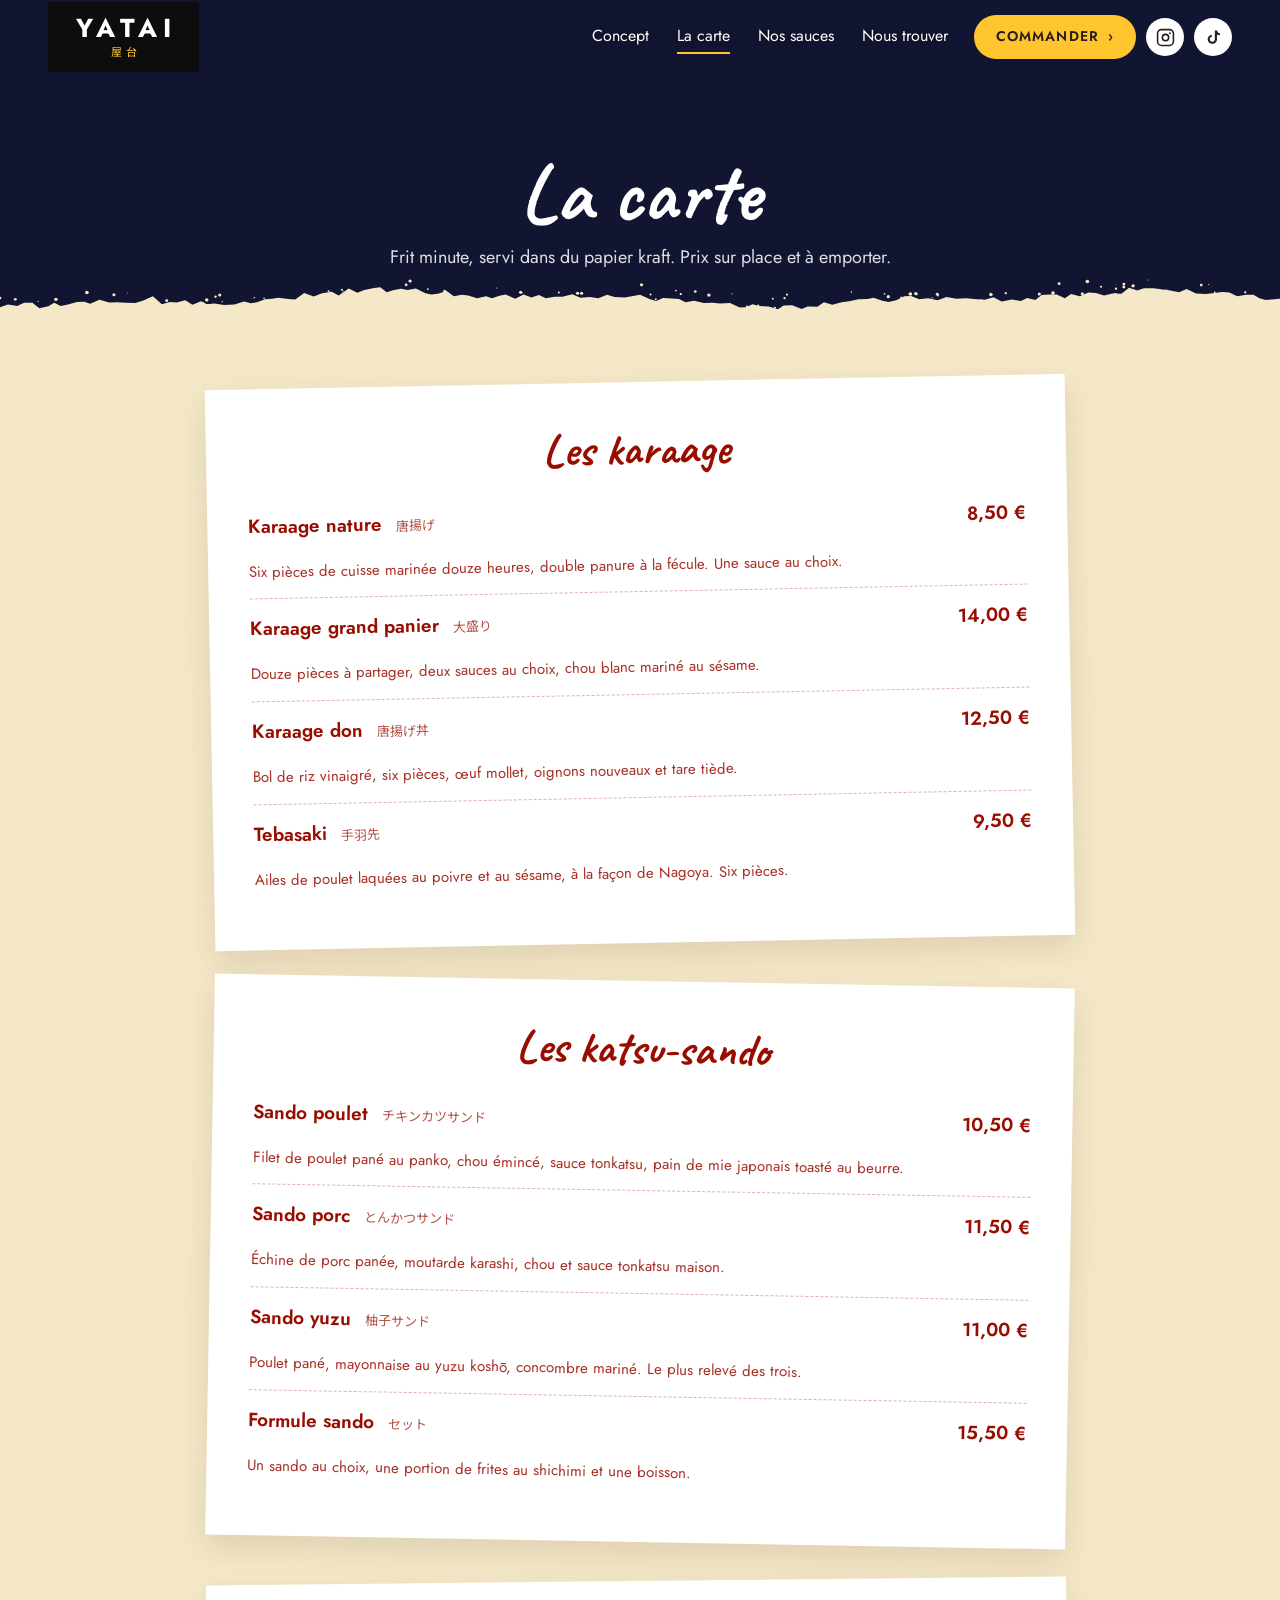
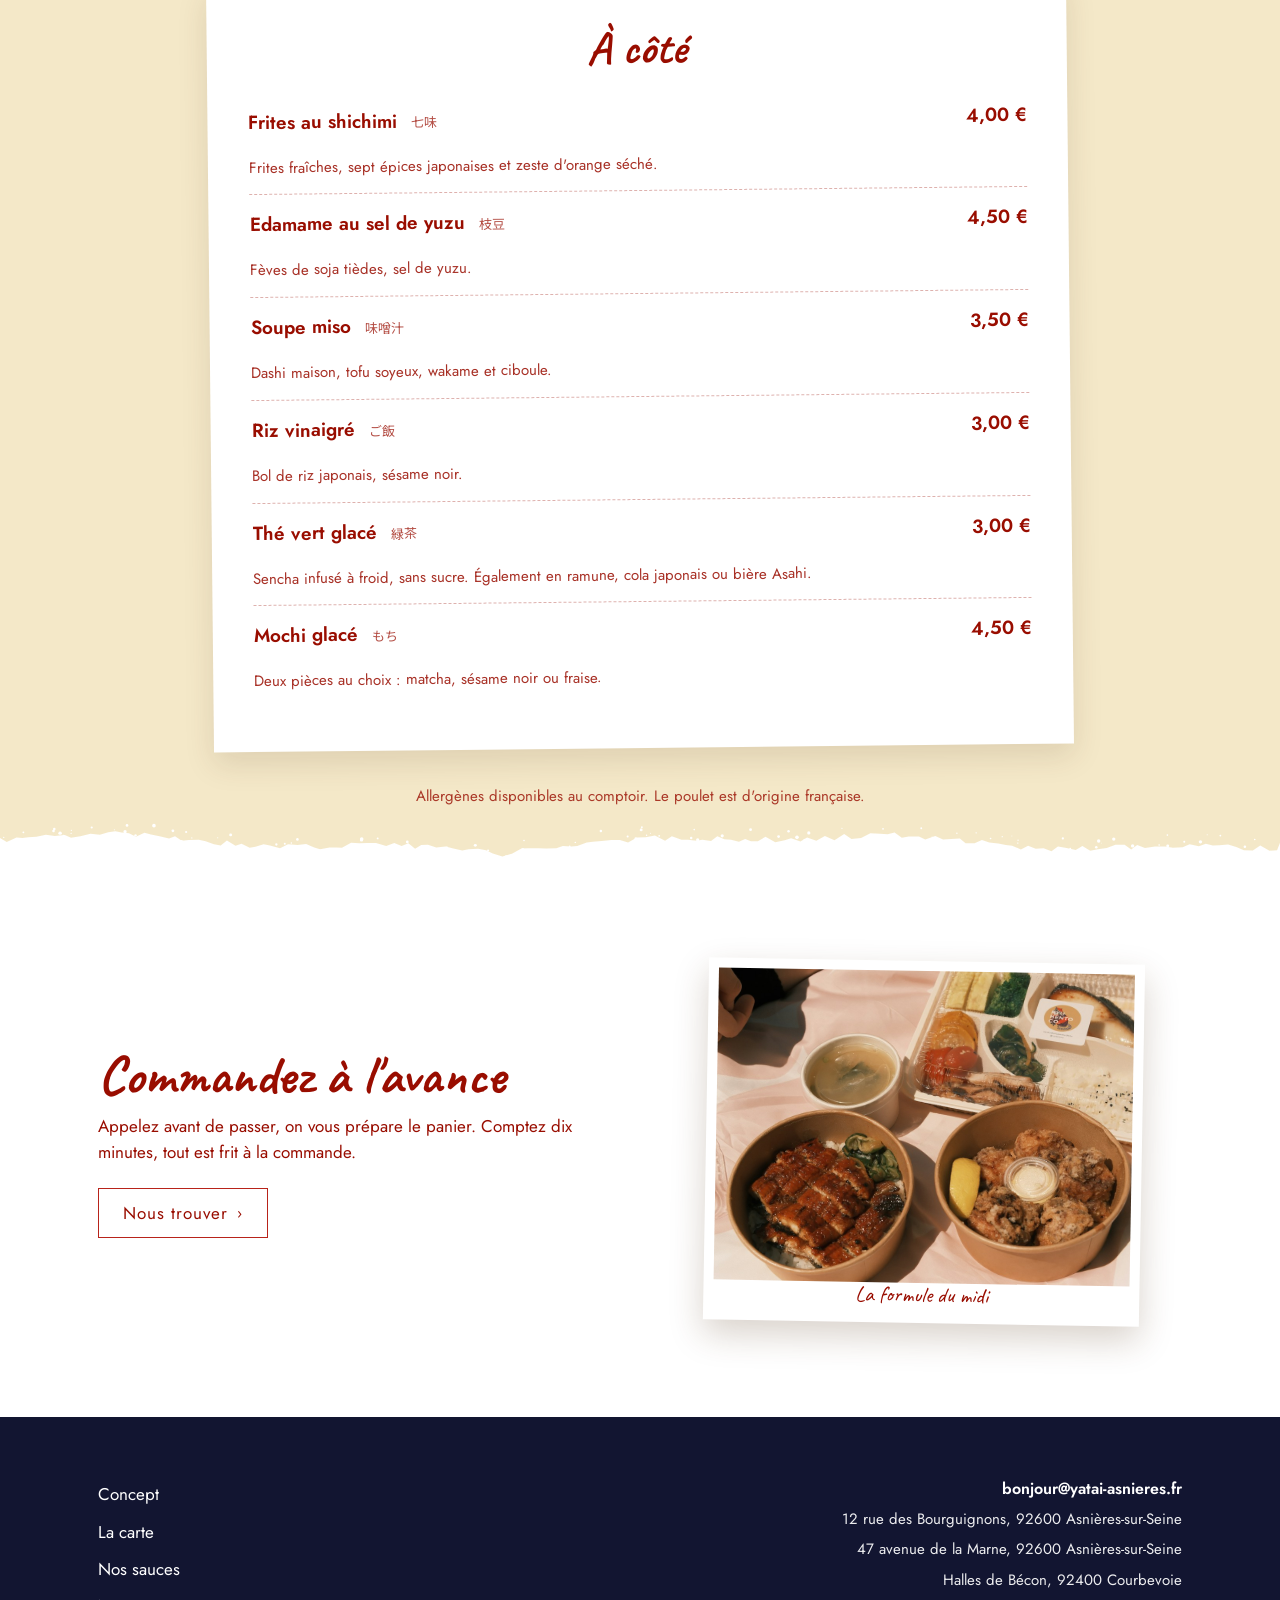
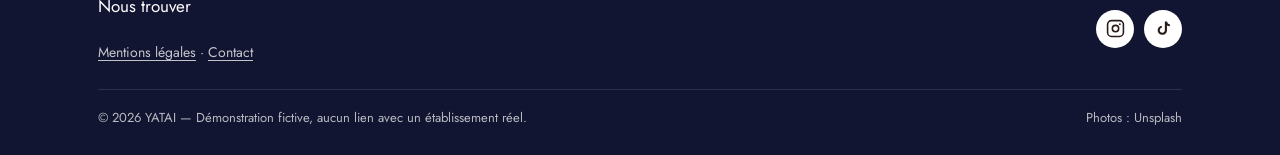
==== carte.html @ 738b4d3f "Mise en ligne initiale du site yatai Co-Authored-By: Claude Opus 5.5 <noreply@anthropic.com>" ====
<!DOCTYPE html>
<html lang="fr">
<head>
<meta charset="utf-8">
<meta name="viewport" content="width=device-width, initial-scale=1">
<title>La carte — YATAI, karaage & katsu-sando à Asnières-sur-Seine</title>
<link rel="icon" href="images/favicon/favicon.ico" sizes="48x48">
<link rel="icon" type="image/png" sizes="32x32" href="images/favicon/favicon-32.png">
<link rel="icon" type="image/png" sizes="16x16" href="images/favicon/favicon-16.png">
<link rel="apple-touch-icon" href="images/favicon/apple-touch-icon.png">
<meta name="description" content="Karaage, katsu-sando, donburi et accompagnements. La carte de YATAI, échoppe japonaise à Asnières-sur-Seine.">
<link rel="stylesheet" href="css/style.css?v=2">
</head>
<body>

<header class="header" id="header">
  <div class="wrap">
    <a class="logo-plate" href="index.html">
      <span class="name">YATAI</span>
      <span class="kanji">屋台</span>
    </a>
    <nav class="nav" aria-label="Navigation principale">
      <a href="index.html">Concept</a>
      <a href="carte.html" aria-current="page">La carte</a>
      <a href="index.html#sauces">Nos sauces</a>
      <a href="contact.html">Nous trouver</a>
    </nav>
    <div class="header-side">
      <a class="btn btn--yellow" href="contact.html">Commander <span class="chev">&rsaquo;</span></a>
      <a class="social" href="#" aria-label="Instagram">
        <svg viewBox="0 0 24 24" fill="none" stroke="currentColor" stroke-width="2"><rect x="2" y="2" width="20" height="20" rx="5"/><circle cx="12" cy="12" r="4"/><circle cx="17.5" cy="6.5" r="1.2" fill="currentColor" stroke="none"/></svg>
      </a>
      <a class="social" href="#" aria-label="TikTok">
        <svg viewBox="0 0 24 24" fill="currentColor"><path d="M16.5 3c.3 2 1.5 3.4 3.5 3.6v2.6c-1.3.1-2.5-.3-3.6-1v5.9c0 3.4-2.6 5.9-5.9 5.9S4.6 17.5 4.6 14.2c0-3 2.3-5.5 5.3-5.8v2.7c-1.5.3-2.6 1.6-2.6 3.1 0 1.8 1.4 3.2 3.2 3.2s3.2-1.4 3.2-3.2V3h2.8z"/></svg>
      </a>
      <button class="burger" id="burger" aria-label="Ouvrir le menu" aria-expanded="false" aria-controls="mobile-nav"><span></span></button>
    </div>
  </div>
</header>

<nav class="mobile-nav" id="mobile-nav" aria-label="Navigation mobile">
  <a href="index.html">Concept</a>
  <a href="carte.html">La carte</a>
  <a href="index.html#sauces">Nos sauces</a>
  <a href="contact.html">Nous trouver</a>
  <a class="btn btn--yellow" href="contact.html">Commander</a>
</nav>

<main>

  <section class="page-head">
    <div class="wrap">
      <h1>La carte</h1>
      <p>Frit minute, servi dans du papier kraft. Prix sur place et à emporter.</p>
    </div>
  </section>

  <div class="torn torn--cream-a" aria-hidden="true"></div>

  <section class="menu-section band-cream">
    <div class="wrap">
      <div class="paper-card tilt-l reveal" style="max-width:860px;margin-inline:auto">
        <h2 class="menu-title">Les karaage</h2>
        <div class="menu-list">
          <article class="menu-item">
            <h3>Karaage nature <span class="jp-name">唐揚げ</span></h3>
            <span class="price">8,50 €</span>
            <p>Six pièces de cuisse marinée douze heures, double panure à la fécule. Une sauce au choix.</p>
          </article>
          <article class="menu-item">
            <h3>Karaage grand panier <span class="jp-name">大盛り</span></h3>
            <span class="price">14,00 €</span>
            <p>Douze pièces à partager, deux sauces au choix, chou blanc mariné au sésame.</p>
          </article>
          <article class="menu-item">
            <h3>Karaage don <span class="jp-name">唐揚げ丼</span></h3>
            <span class="price">12,50 €</span>
            <p>Bol de riz vinaigré, six pièces, œuf mollet, oignons nouveaux et tare tiède.</p>
          </article>
          <article class="menu-item">
            <h3>Tebasaki <span class="jp-name">手羽先</span></h3>
            <span class="price">9,50 €</span>
            <p>Ailes de poulet laquées au poivre et au sésame, à la façon de Nagoya. Six pièces.</p>
          </article>
        </div>
      </div>

      <div class="paper-card tilt-r reveal" style="max-width:860px;margin:clamp(22px,3vw,40px) auto 0">
        <h2 class="menu-title">Les katsu-sando</h2>
        <div class="menu-list">
          <article class="menu-item">
            <h3>Sando poulet <span class="jp-name">チキンカツサンド</span></h3>
            <span class="price">10,50 €</span>
            <p>Filet de poulet pané au panko, chou émincé, sauce tonkatsu, pain de mie japonais toasté au beurre.</p>
          </article>
          <article class="menu-item">
            <h3>Sando porc <span class="jp-name">とんかつサンド</span></h3>
            <span class="price">11,50 €</span>
            <p>Échine de porc panée, moutarde karashi, chou et sauce tonkatsu maison.</p>
          </article>
          <article class="menu-item">
            <h3>Sando yuzu <span class="jp-name">柚子サンド</span></h3>
            <span class="price">11,00 €</span>
            <p>Poulet pané, mayonnaise au yuzu koshō, concombre mariné. Le plus relevé des trois.</p>
          </article>
          <article class="menu-item">
            <h3>Formule sando <span class="jp-name">セット</span></h3>
            <span class="price">15,50 €</span>
            <p>Un sando au choix, une portion de frites au shichimi et une boisson.</p>
          </article>
        </div>
      </div>

      <div class="paper-card tilt-l2 reveal" style="max-width:860px;margin:clamp(22px,3vw,40px) auto 0">
        <h2 class="menu-title">À côté</h2>
        <div class="menu-list">
          <article class="menu-item">
            <h3>Frites au shichimi <span class="jp-name">七味</span></h3>
            <span class="price">4,00 €</span>
            <p>Frites fraîches, sept épices japonaises et zeste d'orange séché.</p>
          </article>
          <article class="menu-item">
            <h3>Edamame au sel de yuzu <span class="jp-name">枝豆</span></h3>
            <span class="price">4,50 €</span>
            <p>Fèves de soja tièdes, sel de yuzu.</p>
          </article>
          <article class="menu-item">
            <h3>Soupe miso <span class="jp-name">味噌汁</span></h3>
            <span class="price">3,50 €</span>
            <p>Dashi maison, tofu soyeux, wakame et ciboule.</p>
          </article>
          <article class="menu-item">
            <h3>Riz vinaigré <span class="jp-name">ご飯</span></h3>
            <span class="price">3,00 €</span>
            <p>Bol de riz japonais, sésame noir.</p>
          </article>
          <article class="menu-item">
            <h3>Thé vert glacé <span class="jp-name">緑茶</span></h3>
            <span class="price">3,00 €</span>
            <p>Sencha infusé à froid, sans sucre. Également en ramune, cola japonais ou bière Asahi.</p>
          </article>
          <article class="menu-item">
            <h3>Mochi glacé <span class="jp-name">もち</span></h3>
            <span class="price">4,50 €</span>
            <p>Deux pièces au choix : matcha, sésame noir ou fraise.</p>
          </article>
        </div>
      </div>

      <p style="text-align:center;margin-top:clamp(22px,3vw,38px);font-size:15px;opacity:.8">
        Allergènes disponibles au comptoir. Le poulet est d'origine française.
      </p>
    </div>
  </section>

  <div class="torn torn--white-b" aria-hidden="true"></div>

  <section class="social-section band-white">
    <div class="wrap">
      <div class="social-row">
        <div class="reveal">
          <h2>Commandez à l'avance</h2>
          <p>Appelez avant de passer, on vous prépare le panier. Comptez dix minutes, tout est frit à la commande.</p>
          <a class="btn btn--outline" href="contact.html">Nous trouver <span class="chev">&rsaquo;</span></a>
        </div>
        <figure class="snap tilt-r reveal">
          <img src="images/bento.jpg" alt="Plateau japonais avec karaage, riz et accompagnements" width="1200" height="800" loading="lazy">
          <figcaption>La formule du midi</figcaption>
        </figure>
      </div>
    </div>
  </section>

</main>

<footer class="footer">
  <div class="wrap">
    <div class="footer-grid">
      <div>
        <ul class="footer-nav">
          <li><a href="index.html">Concept</a></li>
          <li><a href="carte.html">La carte</a></li>
          <li><a href="index.html#sauces">Nos sauces</a></li>
          <li><a href="contact.html">Nous trouver</a></li>
        </ul>
        <p class="footer-legal"><a href="#">Mentions légales</a> &middot; <a href="contact.html">Contact</a></p>
      </div>
      <div class="footer-right">
        <h4><a href="mailto:bonjour@yatai-asnieres.fr">bonjour@yatai-asnieres.fr</a></h4>
        <ul>
          <li>12 rue des Bourguignons, 92600 Asnières-sur-Seine</li>
          <li>47 avenue de la Marne, 92600 Asnières-sur-Seine</li>
          <li>Halles de Bécon, 92400 Courbevoie</li>
        </ul>
        <div class="footer-socials">
          <a class="social" href="#" aria-label="Instagram">
            <svg viewBox="0 0 24 24" fill="none" stroke="currentColor" stroke-width="2"><rect x="2" y="2" width="20" height="20" rx="5"/><circle cx="12" cy="12" r="4"/><circle cx="17.5" cy="6.5" r="1.2" fill="currentColor" stroke="none"/></svg>
          </a>
          <a class="social" href="#" aria-label="TikTok">
            <svg viewBox="0 0 24 24" fill="currentColor"><path d="M16.5 3c.3 2 1.5 3.4 3.5 3.6v2.6c-1.3.1-2.5-.3-3.6-1v5.9c0 3.4-2.6 5.9-5.9 5.9S4.6 17.5 4.6 14.2c0-3 2.3-5.5 5.3-5.8v2.7c-1.5.3-2.6 1.6-2.6 3.1 0 1.8 1.4 3.2 3.2 3.2s3.2-1.4 3.2-3.2V3h2.8z"/></svg>
          </a>
        </div>
      </div>
    </div>
    <div class="footer-bottom">
      <span>© 2026 YATAI — Démonstration fictive, aucun lien avec un établissement réel.</span>
      <span>Photos : Unsplash</span>
    </div>
  </div>
</footer>

<script src="js/main.js?v=2"></script>
</body>
</html>
---- css/style.css ----
/* YATAI — karaage & katsu-sando.
   Design system cloné de caravana.fr : fond papier crème, cartes blanches inclinées,
   bords de papier déchiré entre sections, titres manuscrits rouge bordeaux, footer bleu nuit. */
@import url('https://fonts.googleapis.com/css2?family=Caveat:wght@500;600;700&family=Jost:wght@300;400;500;600;700&family=Noto+Sans+JP:wght@400;700&display=swap');

:root {
  /* palette relevée directement sur caravana.fr */
  --cream: #F4E8C8;
  --cream-2: #FBF3DF;
  --white: #FFFFFF;
  --red-deep: #990D00;
  --red-mid: #B8231A;
  --red-bright: #E21C21;
  --yellow: #FEC52E;
  --navy: #121531;
  --ink: #2A1C18;

  --font-script: "Caveat", "Segoe Script", cursive;
  --font-body: "Jost", "Futura", "Century Gothic", sans-serif;
  --font-jp: "Noto Sans JP", sans-serif;

  --wrap: 1180px;
  --gutter: clamp(18px, 4vw, 48px);
  --header-h: 74px;
  --torn-h: clamp(28px, 4vw, 58px);
}

* { box-sizing: border-box; }

html { scroll-behavior: smooth; }
@media (prefers-reduced-motion: reduce) { html { scroll-behavior: auto; } }

body {
  margin: 0;
  background: var(--cream);
  color: var(--red-deep);
  font-family: var(--font-body);
  font-size: 17px;
  font-weight: 400;
  line-height: 1.55;
  -webkit-font-smoothing: antialiased;
  overflow-x: hidden;
}

/* texture papier discrète sur le fond crème, comme le grain du site de référence */
body::before {
  content: "";
  position: fixed;
  inset: 0;
  pointer-events: none;
  z-index: 0;
  opacity: 0.5;
  background-image: url("data:image/svg+xml,%3Csvg xmlns='http://www.w3.org/2000/svg' width='220' height='220'%3E%3Cfilter id='n'%3E%3CfeTurbulence type='fractalNoise' baseFrequency='0.82' numOctaves='4' stitchTiles='stitch'/%3E%3CfeColorMatrix type='saturate' values='0'/%3E%3C/filter%3E%3Crect width='220' height='220' filter='url(%23n)' opacity='0.14'/%3E%3C/svg%3E");
}

h1, h2, h3, h4 {
  font-family: var(--font-script);
  font-weight: 700;
  line-height: 1.04;
  margin: 0;
  color: var(--red-deep);
}

p { margin: 0; }
ul, ol { margin: 0; padding: 0; list-style: none; }
a { color: inherit; text-decoration: none; }
img { display: block; max-width: 100%; height: auto; }
button { font: inherit; cursor: pointer; }

:focus-visible { outline: 3px solid var(--red-bright); outline-offset: 3px; }

.wrap {
  max-width: var(--wrap);
  margin-inline: auto;
  padding-inline: var(--gutter);
  position: relative;
  z-index: 1;
}

.jp {
  font-family: var(--font-jp);
  font-weight: 400;
}

/* ---------- boutons ---------- */

.btn {
  display: inline-flex;
  align-items: center;
  justify-content: center;
  gap: 9px;
  font-family: var(--font-body);
  font-weight: 500;
  letter-spacing: 0.02em;
  transition: background-color .2s ease, color .2s ease, border-color .2s ease, transform .2s ease;
}
.btn:active { transform: translateY(1px); }

/* bouton du hero : rouge plein avec liseré blanc à l'intérieur, angles vifs */
.btn--hero {
  background: var(--red-bright);
  color: var(--white);
  font-size: clamp(15px, 1.5vw, 19px);
  padding: 15px 30px;
  border: 1px solid var(--red-bright);
  box-shadow: inset 0 0 0 2px var(--white);
}
.btn--hero:hover { background: #C8161B; border-color: #C8161B; }

/* pilule jaune du header */
.btn--yellow {
  background: var(--yellow);
  color: var(--ink);
  font-weight: 600;
  font-size: 14px;
  letter-spacing: 0.08em;
  text-transform: uppercase;
  padding: 11px 22px;
  border-radius: 999px;
  border: 0;
}
.btn--yellow:hover { background: #F0B415; }

/* bouton contour fin, très présent sur le site de référence */
.btn--outline {
  background: transparent;
  color: var(--red-deep);
  border: 1px solid var(--red-mid);
  padding: 11px 24px;
  font-size: 17px;
  font-family: var(--font-body);
  font-weight: 400;
  letter-spacing: 0.06em;
}
.btn--outline:hover { background: var(--red-deep); color: var(--white); border-color: var(--red-deep); }
.btn--outline .chev { font-size: 0.85em; }

/* ---------- header ---------- */

.header {
  position: fixed;
  inset: 0 0 auto 0;
  z-index: 60;
  height: var(--header-h);
  display: flex;
  align-items: center;
  transition: background-color .3s ease;
}
.header.is-stuck { background: rgba(18, 21, 49, 0.95); }
.header .wrap {
  max-width: 1340px;
  width: 100%;
  display: flex;
  align-items: center;
  gap: clamp(12px, 2vw, 28px);
}

/* pavé logo sombre, comme le bloc noir du site de référence */
.logo-plate {
  background: #0D0D0F;
  padding: 13px 22px 15px;
  display: inline-flex;
  flex-direction: column;
  align-items: center;
  line-height: 1;
  flex: none;
}
.logo-plate .name {
  font-family: var(--font-body);
  font-weight: 700;
  font-size: 26px;
  letter-spacing: 0.24em;
  color: var(--white);
  text-indent: 0.24em;
}
.logo-plate .kanji {
  font-family: var(--font-jp);
  font-size: 11px;
  letter-spacing: 0.4em;
  color: var(--yellow);
  margin-top: 5px;
  text-indent: 0.4em;
}

.nav {
  display: flex;
  align-items: center;
  gap: clamp(14px, 2.2vw, 34px);
  margin-left: auto;
}
.nav a {
  color: var(--white);
  font-size: 16px;
  font-weight: 400;
  text-shadow: 0 1px 6px rgba(0, 0, 0, 0.45);
  padding-block: 4px;
  border-bottom: 2px solid transparent;
}
.nav a:hover, .nav a[aria-current="page"] { border-bottom-color: var(--yellow); }

.header-side { display: flex; align-items: center; gap: 10px; }

.social {
  width: 38px;
  height: 38px;
  border-radius: 50%;
  background: var(--white);
  display: inline-flex;
  align-items: center;
  justify-content: center;
  color: var(--ink);
  flex: none;
  transition: transform .2s ease;
}
.social:hover { transform: scale(1.08); }
.social svg { width: 19px; height: 19px; }

.burger {
  display: none;
  width: 42px;
  height: 42px;
  background: rgba(0, 0, 0, 0.45);
  border: 1px solid rgba(255, 255, 255, 0.5);
  border-radius: 4px;
  color: var(--white);
  align-items: center;
  justify-content: center;
  padding: 0;
  -webkit-appearance: none;
  appearance: none;
}
.burger span { display: block; width: 19px; height: 2px; background: currentColor; position: relative; }
.burger span::before, .burger span::after {
  content: ""; position: absolute; left: 0; width: 19px; height: 2px; background: currentColor;
  transition: transform .25s ease;
}
.burger span::before { top: -6px; }
.burger span::after { top: 6px; }
.burger[aria-expanded="true"] span { background: transparent; }
.burger[aria-expanded="true"] span::before { transform: translateY(6px) rotate(45deg); }
.burger[aria-expanded="true"] span::after { transform: translateY(-6px) rotate(-45deg); }

.mobile-nav {
  position: fixed;
  inset: var(--header-h) 0 auto 0;
  background: var(--navy);
  z-index: 59;
  padding: 10px var(--gutter) 24px;
  display: none;
  flex-direction: column;
}
.mobile-nav.is-open { display: flex; }
.mobile-nav a {
  color: var(--white);
  font-size: 21px;
  padding-block: 13px;
  border-bottom: 1px solid rgba(255, 255, 255, 0.16);
}
.mobile-nav .btn { margin-top: 18px; }

/* ---------- hero ---------- */

.hero {
  position: relative;
  min-height: 100svh;
  display: flex;
  align-items: center;
  justify-content: center;
  text-align: center;
  overflow: hidden;
}
.hero-bg {
  position: absolute;
  inset: 0;
  background: url("../images/hero-sando.jpg") center/cover;
}
.hero-bg::after {
  content: "";
  position: absolute;
  inset: 0;
  background: radial-gradient(ellipse 62% 58% at 50% 48%, rgba(0, 0, 0, 0.62) 0%, rgba(0, 0, 0, 0.34) 55%, rgba(0, 0, 0, 0.12) 100%);
}
.hero .wrap { z-index: 2; padding-top: var(--header-h); }

.hero-name {
  font-family: var(--font-body);
  font-weight: 700;
  font-size: clamp(52px, 11vw, 148px);
  letter-spacing: 0.14em;
  line-height: 0.96;
  color: var(--white);
  text-indent: 0.14em;
  text-shadow: 0 3px 26px rgba(0, 0, 0, 0.45);
  margin: 0;
}
.hero-tagline {
  font-family: var(--font-script);
  font-weight: 600;
  font-size: clamp(30px, 4.6vw, 58px);
  color: var(--white);
  margin-top: 4px;
  text-shadow: 0 2px 18px rgba(0, 0, 0, 0.5);
}
.hero-sub {
  font-family: var(--font-script);
  font-size: clamp(19px, 2.2vw, 27px);
  color: var(--white);
  margin-top: 2px;
  text-shadow: 0 2px 14px rgba(0, 0, 0, 0.55);
}
.hero .btn--hero { margin-top: clamp(20px, 3vw, 34px); }

/* ---------- bords de papier déchiré ---------- */

.torn {
  position: relative;
  height: var(--torn-h);
  z-index: 3;
  background-repeat: no-repeat;
  background-size: 100% 100%;
}
/* la couleur du séparateur mord sur la section du dessus */
.torn {
  background-position: bottom;
  margin-top: calc(-1 * var(--torn-h));
}
.torn--white-a { background-image: url("../images/torn-white-a.svg"); }
.torn--white-b { background-image: url("../images/torn-white-b.svg"); }
.torn--cream-a { background-image: url("../images/torn-cream-a.svg"); }

.band-white { background: var(--white); position: relative; z-index: 2; }
.band-cream { background: var(--cream); position: relative; z-index: 2; }

/* ---------- section histoire (cartes inclinées + photos qui débordent) ---------- */

.story {
  position: relative;
  padding-block: clamp(34px, 6vw, 80px) clamp(18px, 3vw, 40px);
  overflow: hidden;
}

/* carte de papier blanche légèrement de travers, signature du site de référence */
.paper-card {
  background: var(--white);
  padding: clamp(26px, 3.4vw, 46px) clamp(22px, 3.2vw, 52px);
  box-shadow: 0 12px 30px rgba(80, 50, 20, 0.13);
  position: relative;
  z-index: 2;
}
.paper-card h2, .paper-card h3 {
  font-size: clamp(30px, 3.8vw, 46px);
  margin-bottom: 18px;
  line-height: 1;
}
.paper-card p + p { margin-top: 16px; }
.paper-card strong { font-weight: 600; }

.tilt-l { transform: rotate(-1.1deg); }
.tilt-r { transform: rotate(1deg); }
.tilt-l2 { transform: rotate(-0.6deg); }

.story-lead { max-width: 660px; }

.story-row {
  display: grid;
  grid-template-columns: minmax(0, 1.05fr) minmax(0, 0.95fr);
  gap: clamp(20px, 4vw, 56px);
  align-items: center;
}
.story-actions { margin-top: 26px; position: relative; z-index: 2; }

/* photo posée de travers, bord blanc façon tirage papier */
.snap {
  background: var(--white);
  padding: 10px 10px 40px;
  box-shadow: 0 14px 34px rgba(80, 50, 20, 0.22);
  position: relative;
  z-index: 2;
}
.snap img { width: 100%; aspect-ratio: 4 / 3; object-fit: cover; }
.snap figcaption {
  position: absolute;
  left: 0; right: 0; bottom: 11px;
  text-align: center;
  font-family: var(--font-script);
  font-size: 22px;
  color: var(--red-deep);
}

/* photo ronde, rappel des assiettes détourées du site de référence */
.plate {
  border-radius: 50%;
  overflow: hidden;
  box-shadow: 0 16px 34px rgba(80, 50, 20, 0.26);
  aspect-ratio: 1;
}
.plate img { width: 100%; height: 100%; object-fit: cover; }

.float-plate {
  position: absolute;
  width: clamp(180px, 24vw, 330px);
  z-index: 1;
}
.fp-right { right: -56px; top: 52%; }
.fp-left { left: -80px; bottom: 4%; }

/* hanko : le tampon rouge du site de référence, version japonaise */
.hanko {
  position: absolute;
  width: clamp(76px, 8vw, 104px);
  z-index: 3;
  opacity: 0.92;
  transform: rotate(-13deg);
}
/* dans la marge gauche, à cheval sur le bord de la carte sans mordre sur le texte */
.hanko--story { left: -64px; top: 108px; }

/* galerie des produits de la carte, tirages posés de travers */
.product-strip {
  display: grid;
  grid-template-columns: repeat(3, minmax(0, 1fr));
  gap: clamp(14px, 2.4vw, 32px);
  margin-top: clamp(30px, 4.5vw, 58px);
}
.product-strip .snap { padding: 9px 9px 34px; }
.product-strip .snap img { aspect-ratio: 4 / 3; }
.product-strip .snap figcaption {
  font-size: clamp(17px, 1.9vw, 22px);
  bottom: 7px;
  /* la légende est en position absolue : une seule ligne, sinon elle remonte sur la photo */
  white-space: nowrap;
  overflow: hidden;
  text-overflow: ellipsis;
  padding-inline: 6px;
}

.strip-note {
  text-align: center;
  margin-top: clamp(16px, 2.4vw, 26px);
  font-size: 16px;
}
.strip-note a {
  border-bottom: 1px solid var(--red-mid);
  padding-bottom: 1px;
}
.strip-note a:hover { color: var(--red-bright); border-bottom-color: var(--red-bright); }

.mini-cards {
  display: grid;
  grid-template-columns: repeat(2, minmax(0, 1fr));
  gap: clamp(18px, 3vw, 40px);
  margin-top: clamp(30px, 5vw, 62px);
}
.mini-card { text-align: center; }
.mini-card h3 { font-size: clamp(26px, 3.2vw, 38px); margin-bottom: 10px; }
.mini-card p { margin-bottom: 20px; }

/* ---------- bandeau des sauces ---------- */

.sauces { padding-block: clamp(34px, 5vw, 70px); }
.sauces-head { text-align: center; margin-bottom: clamp(24px, 4vw, 44px); }
.sauces-head h2 { font-size: clamp(32px, 4.4vw, 54px); }
.sauces-head p { margin-top: 8px; }

.sauce-grid {
  display: grid;
  grid-template-columns: repeat(3, minmax(0, 1fr));
  gap: clamp(12px, 2vw, 24px);
}
/* étiquette plantée, façon petits drapeaux du site de référence */
.sauce {
  position: relative;
  background: var(--white);
  padding: 22px 18px 22px;
  text-align: center;
  box-shadow: 0 8px 20px rgba(80, 50, 20, 0.14);
  transition: transform .22s ease, box-shadow .22s ease;
}
/* pastille ronde de l'ingrédient, rappel des assiettes détourées du site de référence */
.sauce-photo {
  width: clamp(92px, 11vw, 122px);
  aspect-ratio: 1;
  object-fit: cover;
  border-radius: 50%;
  border: 4px solid var(--white);
  box-shadow: 0 9px 20px rgba(80, 50, 20, 0.24);
  margin: 0 auto 14px;
}
.sauce:nth-child(odd) { transform: rotate(-0.8deg); }
.sauce:nth-child(even) { transform: rotate(0.7deg); }
.sauce:hover { transform: rotate(0deg) translateY(-5px); box-shadow: 0 16px 30px rgba(80, 50, 20, 0.2); }
.sauce .flag {
  display: inline-block;
  padding: 5px 15px 6px;
  font-family: var(--font-body);
  font-weight: 700;
  font-size: 13px;
  letter-spacing: 0.1em;
  text-transform: uppercase;
  color: var(--white);
  margin-bottom: 12px;
  clip-path: polygon(0 0, 100% 0, 100% 100%, 0 100%, 8% 50%);
  padding-left: 22px;
}
.sauce h3 { font-size: 27px; margin-bottom: 6px; }
.sauce p { font-size: 15px; line-height: 1.45; }
.sauce .heat {
  display: block;
  margin-top: 12px;
  font-family: var(--font-body);
  font-size: 12px;
  letter-spacing: 0.14em;
  text-transform: uppercase;
  color: var(--red-mid);
}

/* ---------- section réseaux ---------- */

.social-section {
  position: relative;
  padding-block: clamp(44px, 6vw, 92px);
  overflow: hidden;
}
.social-row {
  display: grid;
  grid-template-columns: minmax(0, 1fr) minmax(0, 1fr);
  gap: clamp(20px, 4vw, 54px);
  align-items: center;
}
.social-row h2 { font-size: clamp(32px, 4.4vw, 54px); margin-bottom: 10px; }
.social-row p { margin-bottom: 22px; }

.phone {
  width: clamp(190px, 25vw, 280px);
  border: 9px solid #17181C;
  border-radius: 30px;
  overflow: hidden;
  box-shadow: 0 22px 44px rgba(80, 50, 20, 0.28);
  transform: rotate(6deg);
  background: #17181C;
  margin-inline: auto;
}
.phone img { width: 100%; aspect-ratio: 9 / 17; object-fit: cover; }

/* ---------- footer ---------- */

.footer {
  background: var(--navy);
  color: var(--white);
  padding-block: clamp(42px, 5vw, 66px) 26px;
  position: relative;
  z-index: 2;
}
.footer a { color: var(--white); }
.footer-grid {
  display: grid;
  grid-template-columns: minmax(0, 1fr) minmax(0, 1.3fr);
  gap: clamp(26px, 4vw, 56px);
}
.footer-nav li { margin-bottom: 11px; font-size: 17px; }
.footer-nav a:hover { color: var(--yellow); }
.footer-legal { margin-top: 22px; font-size: 14px; opacity: 0.75; }
.footer-legal a { text-decoration: underline; text-underline-offset: 3px; }
.footer-right { text-align: right; }
.footer-right h4 {
  font-family: var(--font-body);
  font-weight: 600;
  font-size: 16px;
  color: var(--white);
  margin-bottom: 10px;
}
.footer-right li { font-size: 15px; margin-bottom: 7px; opacity: 0.92; }
.footer-socials { display: flex; gap: 10px; justify-content: flex-end; margin-top: 18px; }
/* sans ça, .footer a passe l'icône en blanc sur la pastille blanche */
.footer-socials .social { background: var(--white); color: var(--ink); }
.footer-bottom {
  margin-top: 26px;
  padding-top: 18px;
  border-top: 1px solid rgba(255, 255, 255, 0.16);
  display: flex;
  flex-wrap: wrap;
  gap: 8px 20px;
  justify-content: space-between;
  font-size: 13px;
  opacity: 0.7;
}

/* ---------- pages internes ---------- */

.page-head {
  padding-top: calc(var(--header-h) + clamp(44px, 6vw, 86px));
  padding-bottom: clamp(26px, 4vw, 52px);
  text-align: center;
  background: var(--navy);
  position: relative;
}
.page-head h1 { color: var(--white); font-size: clamp(42px, 6.6vw, 82px); }
.page-head p { color: rgba(255, 255, 255, 0.86); margin-top: 8px; font-size: 18px; }

/* ---------- carte ---------- */

.menu-section { padding-block: clamp(30px, 4.6vw, 66px); }
.menu-title {
  text-align: center;
  font-size: clamp(32px, 4.4vw, 52px);
  margin-bottom: clamp(20px, 3vw, 36px);
}
.menu-list { max-width: 780px; margin-inline: auto; }
.menu-item {
  display: grid;
  grid-template-columns: 1fr auto;
  gap: 8px 18px;
  align-items: baseline;
  padding-block: 15px;
  border-bottom: 1px dashed rgba(153, 13, 0, 0.32);
}
.menu-item:last-child { border-bottom: 0; }
.menu-item h3 {
  font-family: var(--font-body);
  font-weight: 600;
  font-size: 19px;
  text-transform: none;
}
.menu-item .jp-name {
  font-family: var(--font-jp);
  font-size: 13px;
  opacity: 0.72;
  margin-left: 8px;
  font-weight: 400;
}
.menu-item .price {
  font-family: var(--font-body);
  font-weight: 600;
  font-size: 19px;
  white-space: nowrap;
}
.menu-item p {
  grid-column: 1 / -1;
  font-size: 15px;
  opacity: 0.85;
  line-height: 1.45;
}

/* ---------- contact ---------- */

.contact-grid {
  display: grid;
  grid-template-columns: minmax(0, 1.05fr) minmax(0, 0.95fr);
  gap: clamp(24px, 4vw, 54px);
  align-items: start;
}
.field { margin-bottom: 18px; }
.field label {
  display: block;
  font-family: var(--font-body);
  font-weight: 500;
  font-size: 15px;
  letter-spacing: 0.04em;
  margin-bottom: 7px;
}
.field input, .field select, .field textarea {
  width: 100%;
  background: var(--white);
  border: 1px solid rgba(153, 13, 0, 0.3);
  color: var(--ink);
  font-family: var(--font-body);
  font-size: 16px;
  padding: 12px 14px;
}
.field textarea { min-height: 130px; resize: vertical; }
.field input:focus, .field select:focus, .field textarea:focus {
  outline: none;
  border-color: var(--red-bright);
}
.field .err { display: none; margin-top: 6px; font-size: 14px; color: var(--red-bright); font-weight: 500; }
.field.has-error input, .field.has-error select, .field.has-error textarea { border-color: var(--red-bright); }
.field.has-error .err { display: block; }

.form-ok {
  display: none;
  background: var(--white);
  border-left: 5px solid var(--red-bright);
  padding: 18px 22px;
  margin-bottom: 22px;
  box-shadow: 0 8px 20px rgba(80, 50, 20, 0.14);
}
.form-ok.is-on { display: block; }
.form-ok b { font-family: var(--font-script); font-size: 26px; }

.info-block { margin-bottom: 26px; }
.info-block h3 { font-size: 30px; margin-bottom: 10px; }
.info-row { display: flex; gap: 12px; padding-block: 8px; border-bottom: 1px dashed rgba(153, 13, 0, 0.28); font-size: 16px; }
.info-row dt { min-width: 92px; font-weight: 500; }
.info-row dd { margin: 0; }

/* ---------- apparition au scroll ---------- */

.reveal { opacity: 0; transform: translateY(20px); }
.reveal.is-in {
  opacity: 1;
  transform: none;
  transition: opacity .6s ease, transform .6s ease;
}
/* le reveal remet transform à none : il faut rendre chaque inclinaison à la fin */
.reveal.is-in.tilt-l { transform: rotate(-1.1deg); }
.reveal.is-in.tilt-r { transform: rotate(1deg); }
.reveal.is-in.tilt-l2 { transform: rotate(-0.6deg); }
.reveal.is-in.phone { transform: rotate(6deg); }
@media (prefers-reduced-motion: reduce) {
  .reveal, .reveal.is-in { opacity: 1; transform: none; transition: none; }
  .reveal.is-in.tilt-l, .reveal.is-in.tilt-r, .reveal.is-in.tilt-l2 { transform: none; }
}

/* ---------- responsive ---------- */

@media (max-width: 1000px) {
  .story-row { grid-template-columns: 1fr; }
  .float-plate { display: none; }
  .social-row { grid-template-columns: 1fr; }
  .phone { transform: rotate(4deg); }
  .footer-grid { grid-template-columns: 1fr; }
  .footer-right { text-align: left; }
  .footer-socials { justify-content: flex-start; }
}

@media (max-width: 860px) {
  .nav { display: none; }
  .header-side .btn--yellow { display: none; }
  .burger { display: inline-flex; }
  .header .wrap { justify-content: space-between; }
  .header-side { margin-left: auto; }
  .contact-grid { grid-template-columns: 1fr; }
  .mini-cards { grid-template-columns: 1fr; }
  .sauce-grid { grid-template-columns: repeat(2, minmax(0, 1fr)); }
  .product-strip { grid-template-columns: repeat(2, minmax(0, 1fr)); }
}

@media (max-width: 560px) {
  body { font-size: 16px; }
  .logo-plate { padding: 10px 15px 12px; }
  .logo-plate .name { font-size: 20px; letter-spacing: 0.2em; text-indent: 0.2em; }
  .logo-plate .kanji { font-size: 9px; }
  .social { width: 34px; height: 34px; }
  .social svg { width: 17px; height: 17px; }
  .hanko { display: none; }
  .menu-item { grid-template-columns: 1fr; }
  .menu-item .price { grid-row: 1; justify-self: end; margin-top: -30px; }
}
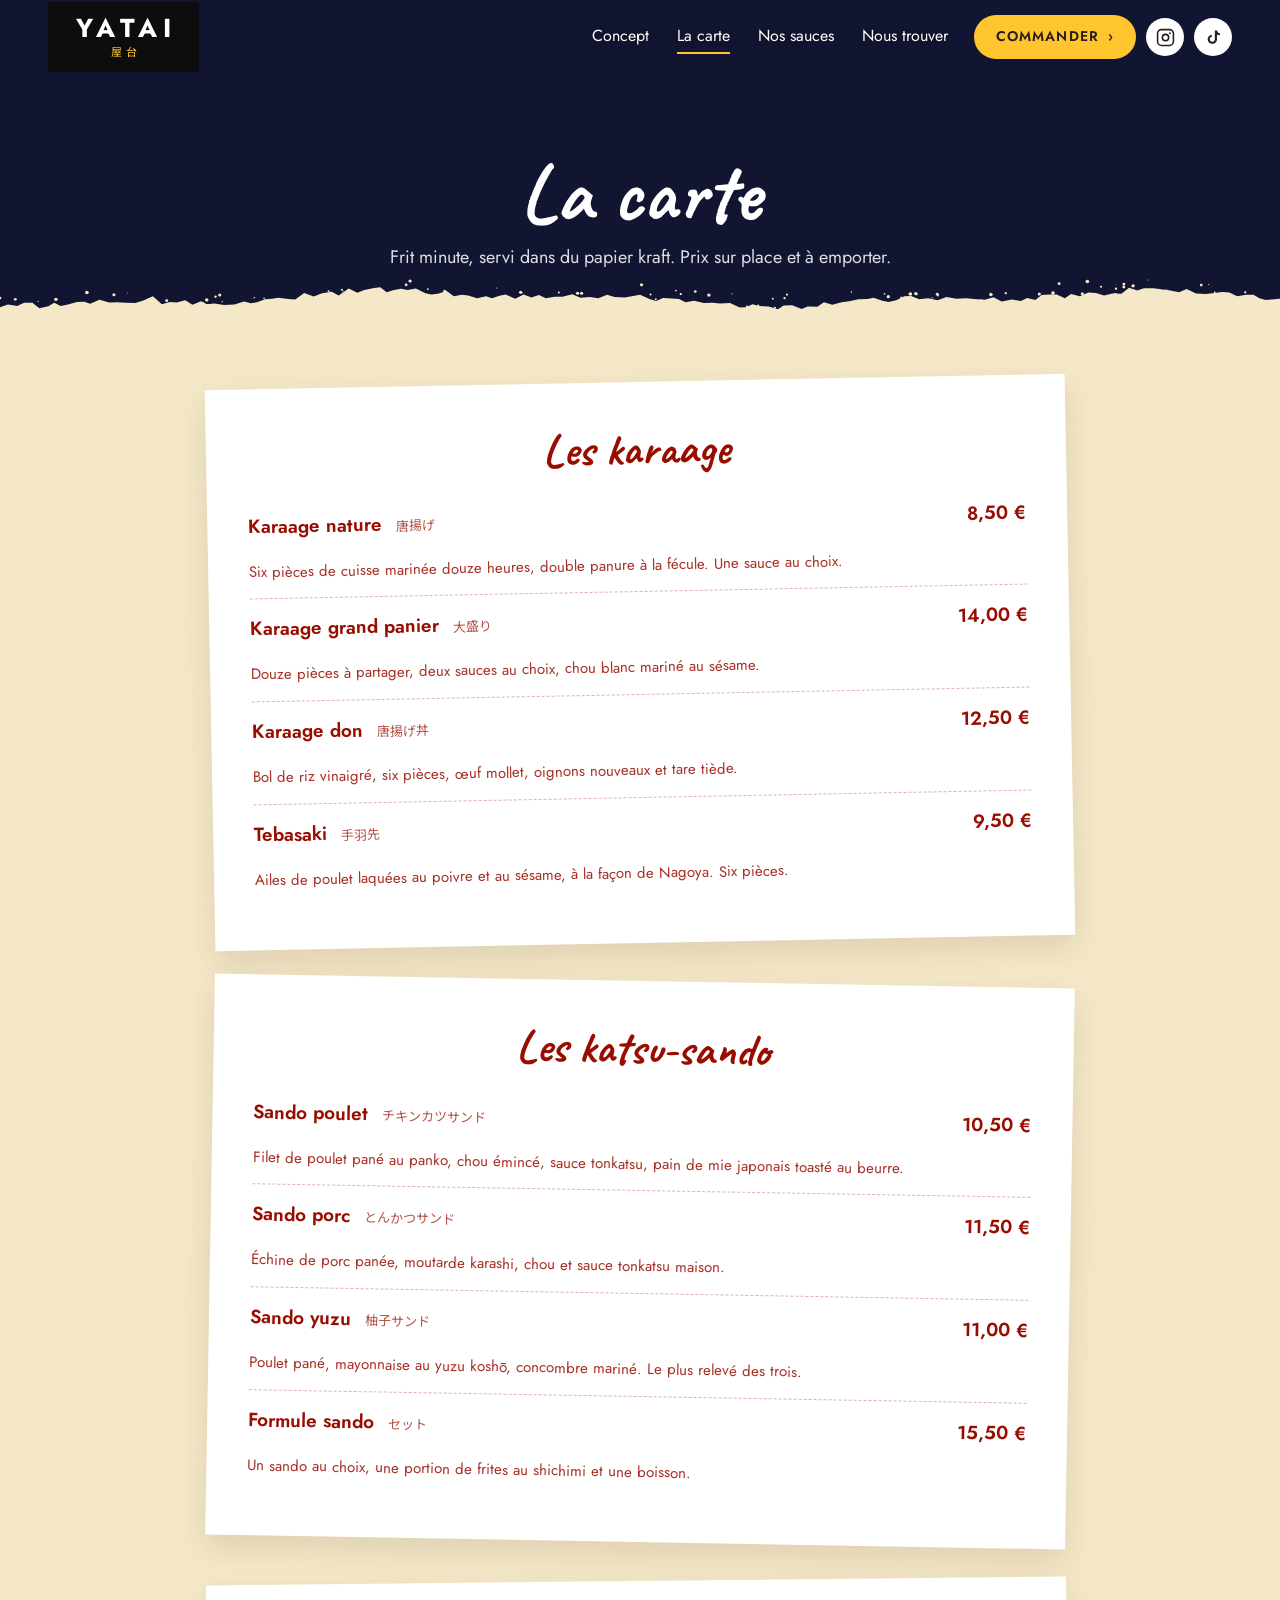
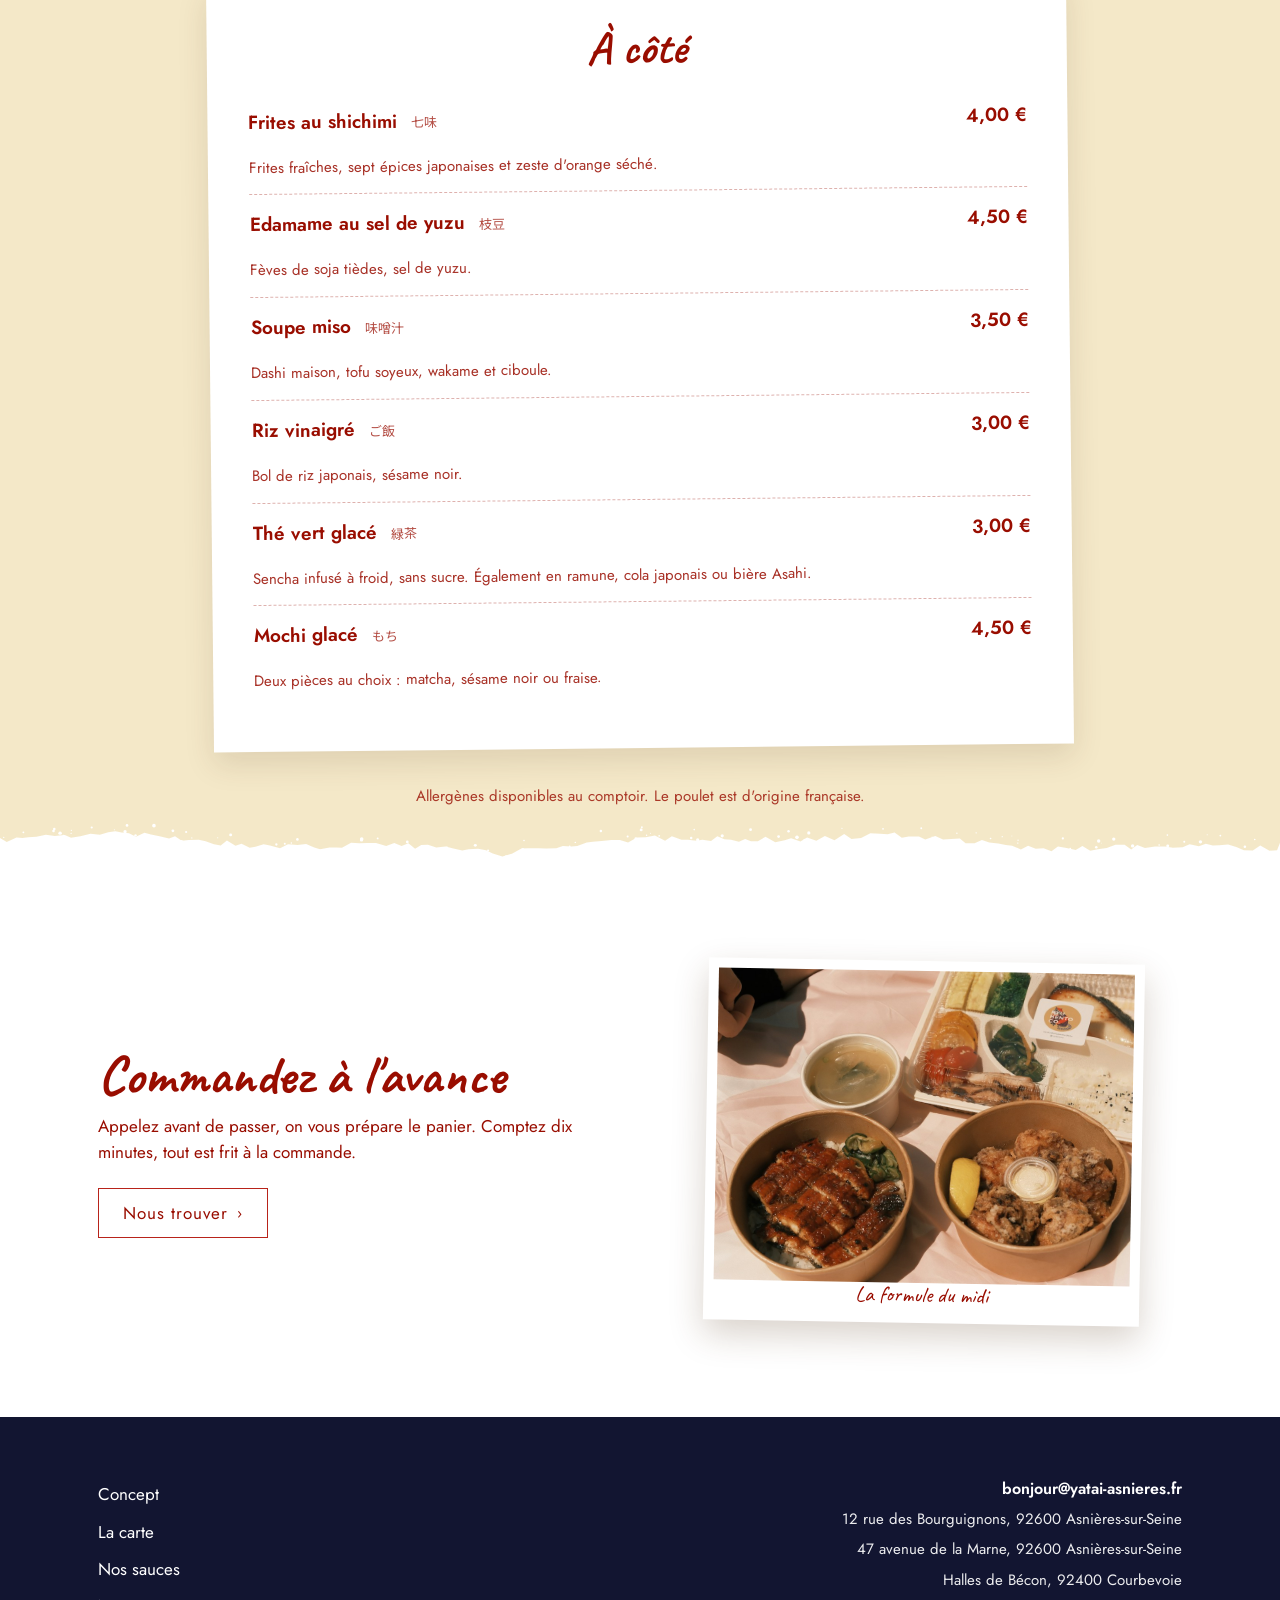
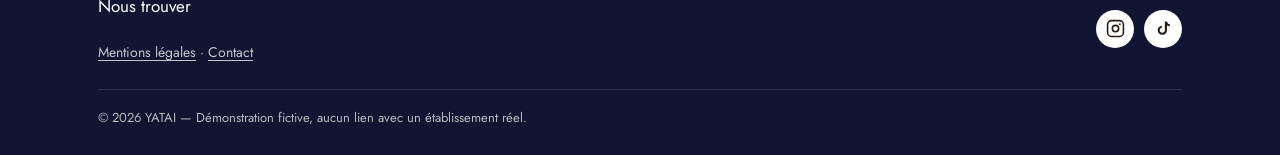
==== commit e158e545: "Retire la mention des photos du footer Co-Authored-By: Claude Opus 5.5 <noreply@anthropic.com>" ====
--- a/carte.html
+++ b/carte.html
@@ -204,7 +204,6 @@
     </div>
     <div class="footer-bottom">
       <span>© 2026 YATAI — Démonstration fictive, aucun lien avec un établissement réel.</span>
-      <span>Photos : Unsplash</span>
     </div>
   </div>
 </footer>
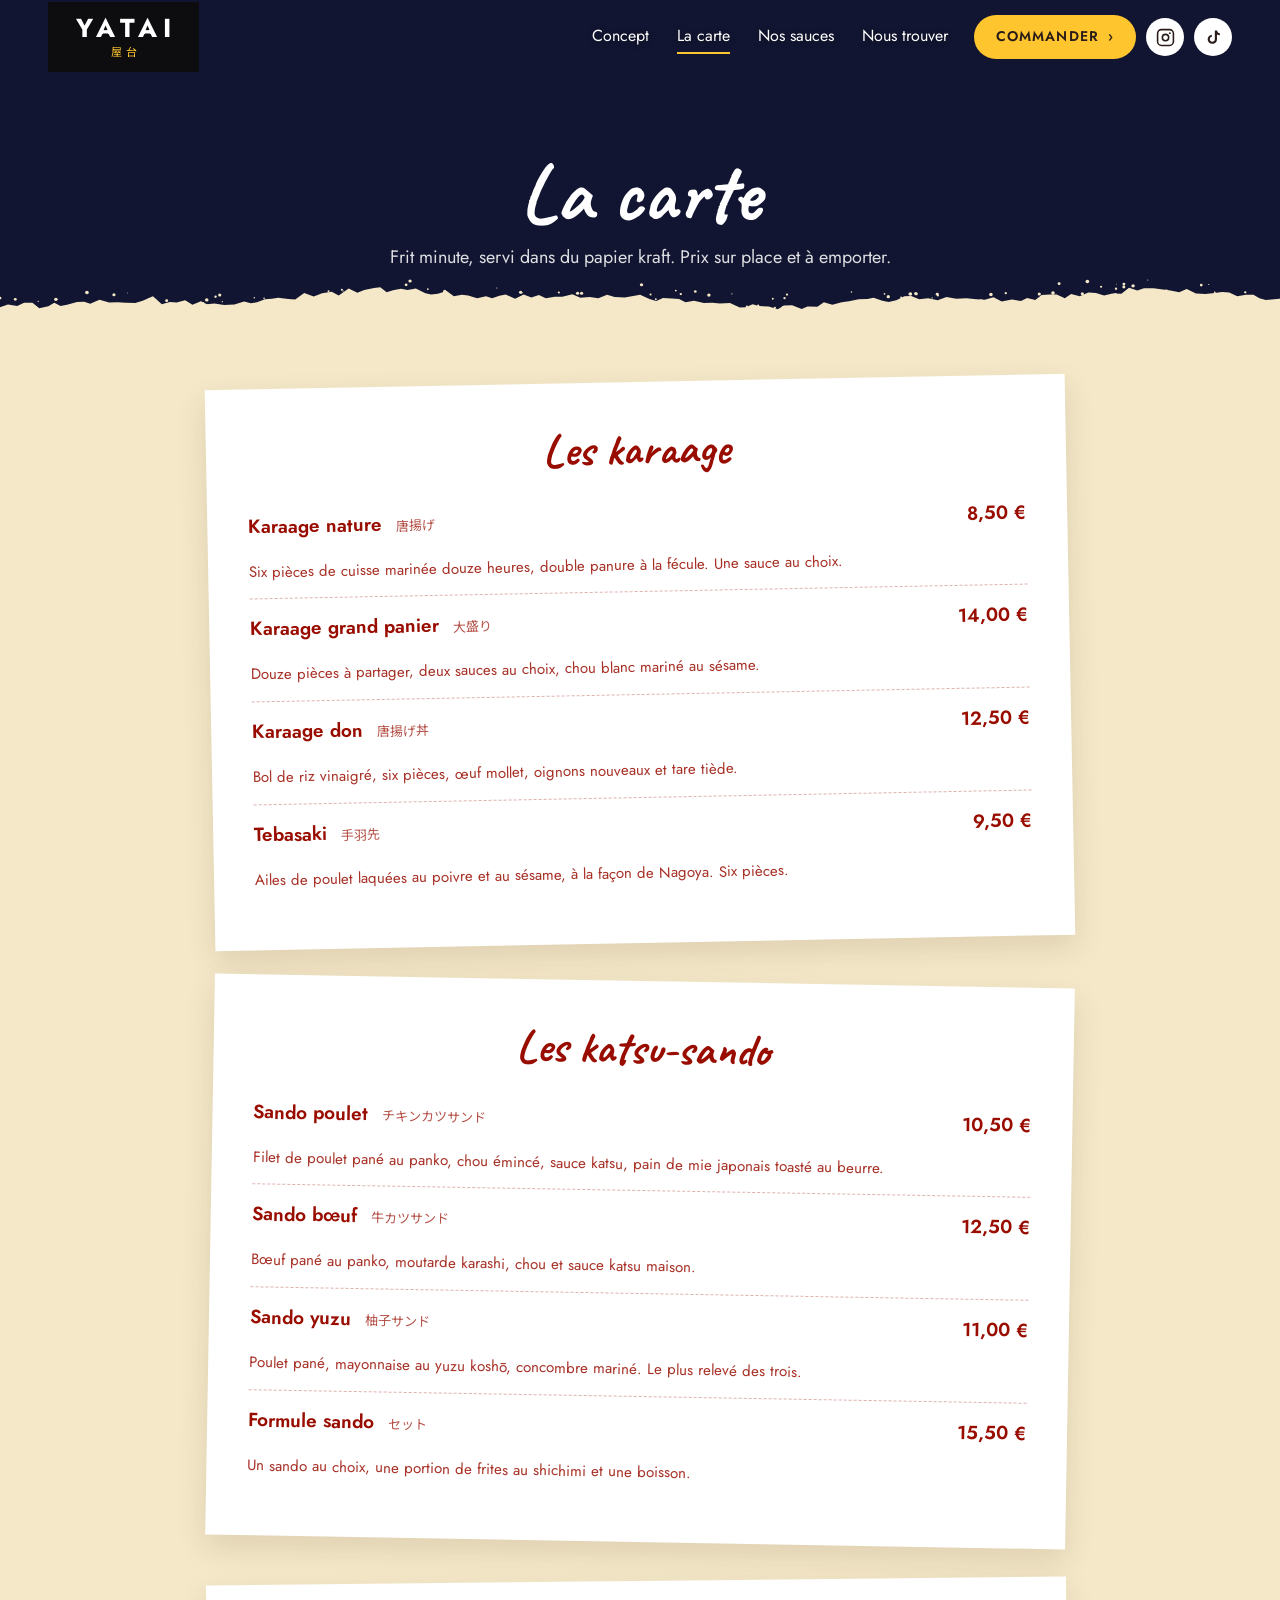
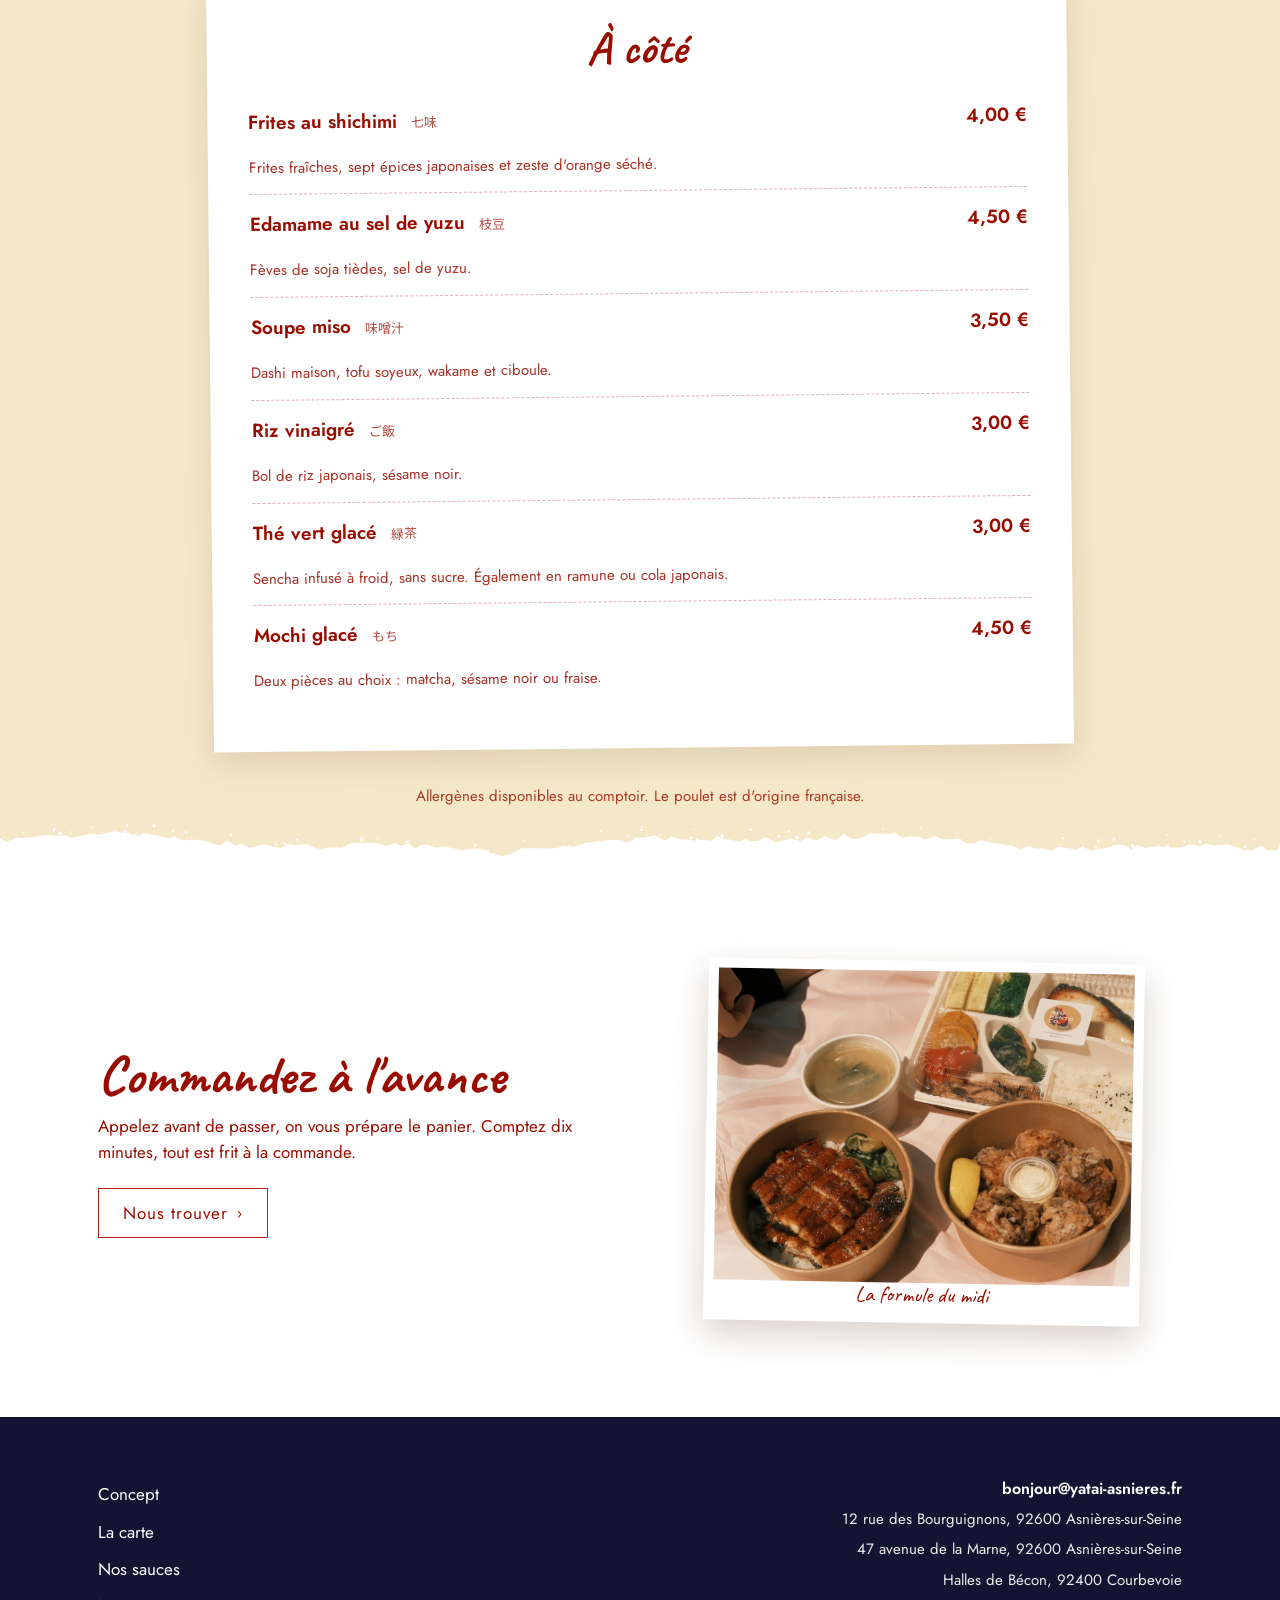
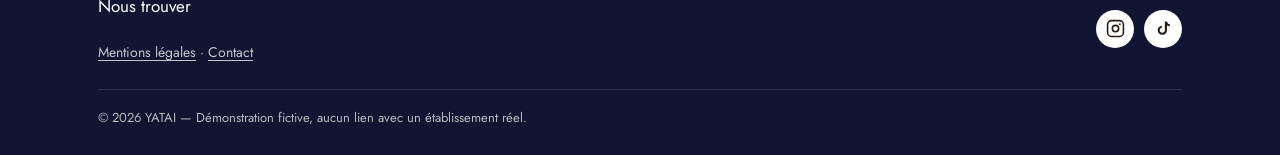
==== commit 1f4b34d1: "Retire le porc et l'alcool de la carte et des recettes Sando porc remplacé par un sando boeuf, sauce" ====
--- a/carte.html
+++ b/carte.html
@@ -91,12 +91,12 @@
           <article class="menu-item">
             <h3>Sando poulet <span class="jp-name">チキンカツサンド</span></h3>
             <span class="price">10,50 €</span>
-            <p>Filet de poulet pané au panko, chou émincé, sauce tonkatsu, pain de mie japonais toasté au beurre.</p>
-          </article>
-          <article class="menu-item">
-            <h3>Sando porc <span class="jp-name">とんかつサンド</span></h3>
-            <span class="price">11,50 €</span>
-            <p>Échine de porc panée, moutarde karashi, chou et sauce tonkatsu maison.</p>
+            <p>Filet de poulet pané au panko, chou émincé, sauce katsu, pain de mie japonais toasté au beurre.</p>
+          </article>
+          <article class="menu-item">
+            <h3>Sando bœuf <span class="jp-name">牛カツサンド</span></h3>
+            <span class="price">12,50 €</span>
+            <p>Bœuf pané au panko, moutarde karashi, chou et sauce katsu maison.</p>
           </article>
           <article class="menu-item">
             <h3>Sando yuzu <span class="jp-name">柚子サンド</span></h3>
@@ -137,7 +137,7 @@
           <article class="menu-item">
             <h3>Thé vert glacé <span class="jp-name">緑茶</span></h3>
             <span class="price">3,00 €</span>
-            <p>Sencha infusé à froid, sans sucre. Également en ramune, cola japonais ou bière Asahi.</p>
+            <p>Sencha infusé à froid, sans sucre. Également en ramune ou cola japonais.</p>
           </article>
           <article class="menu-item">
             <h3>Mochi glacé <span class="jp-name">もち</span></h3>
